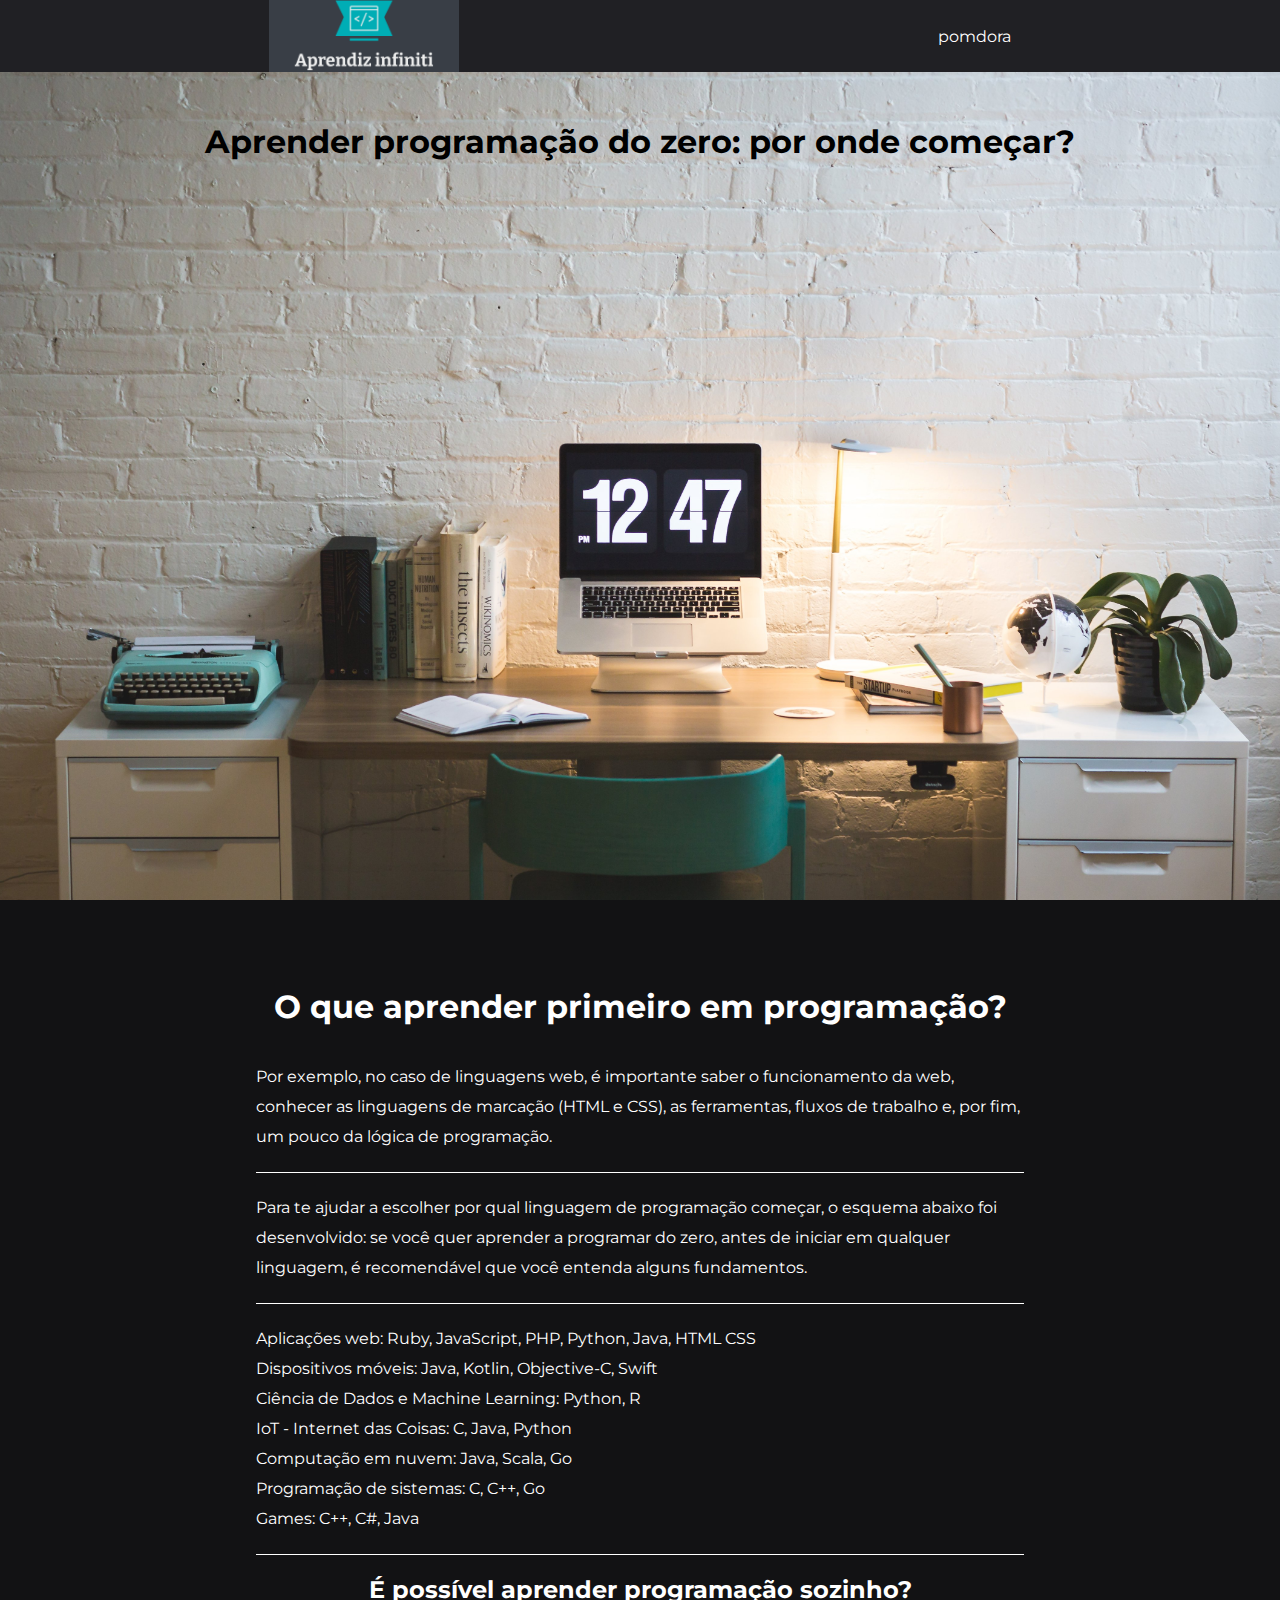
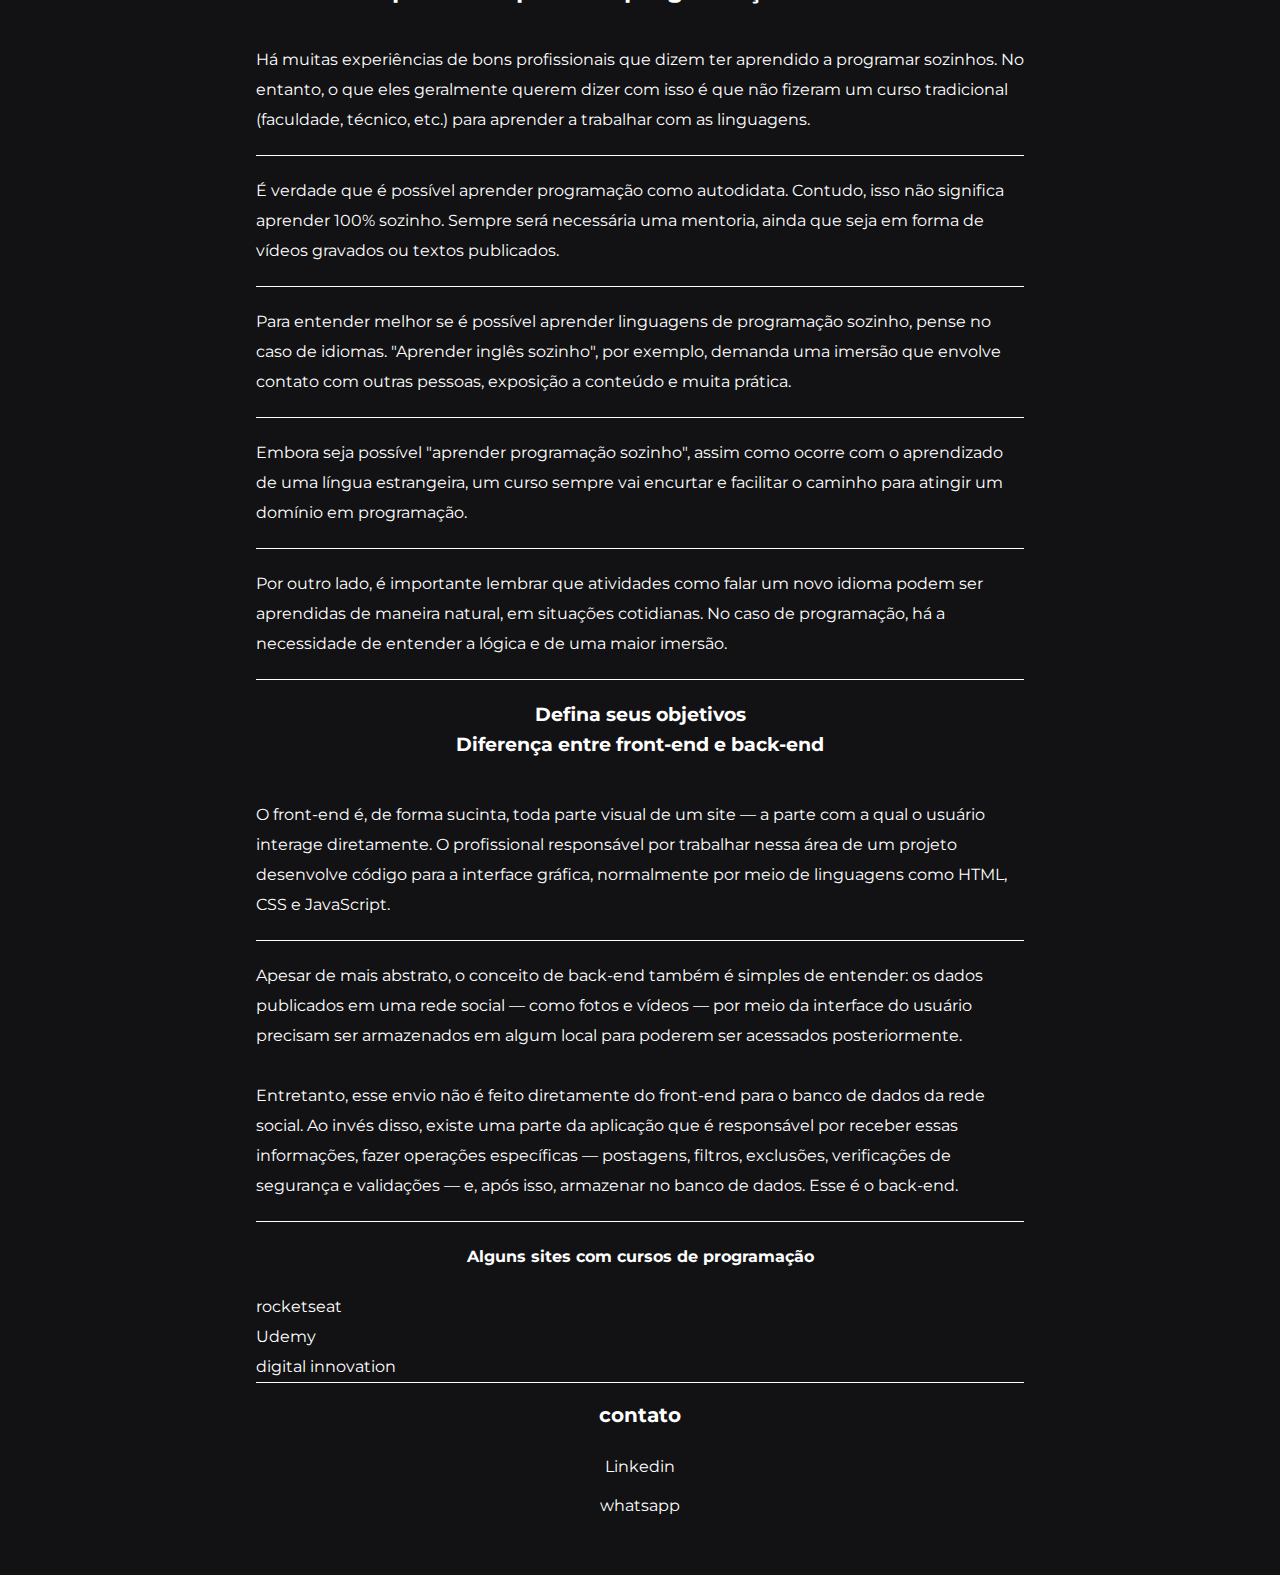
==== learn program/index.html @ 17078a74 "prepara da pagina principal/ atualizacao de interface" ====
<!DOCTYPE html>
<html lang="pt-br">
    <head>
        <meta charset="utf-8">
        <meta http-equiv="X-UA-Compatible" content="IE=edge">
        <title>Aprendiz infiniti</title>
        <meta name="description" content="Guia para iniciantes para aprender sobre tecnologia ou outras coisas">
        <meta name="keywords" content="ti, informatica, aprender, iniciante, learn, enem, Enem">
        <meta name="viewport" content="width=device-width, initial-scale=1">
        <link rel="stylesheet" href="./css/style.css">
        <link rel="stylesheet" href="./css/mobile.css">
        <link rel="shortcut icon" href="./images/aprendiz.svg" type="image/x-icon">
        <style>
            @import url('https://fonts.googleapis.com/css2?family=Montserrat&display=swap');
        </style>
    </head>
    <body>
       <header>
           <img id="logo-marca" src="./images/logo.png" alt="logo">
           <ul>
               <li><a href="../index.html" rel="noopener noreferrer">pomdora</a></li>
           </ul>
       </header>

       <div id="titulo">
            <h1>Aprender programação do zero: por onde começar?</h1>
       </div>
        
       <main>
           <h1>O que aprender primeiro em programação?</h1>
           <p>Por exemplo, no caso de linguagens web, é importante saber o funcionamento da web, conhecer as linguagens de marcação (HTML e CSS), as ferramentas, fluxos de trabalho e, por fim, um pouco da lógica de programação. </p>
           <p>Para te ajudar a escolher por qual linguagem de programação começar, o esquema abaixo foi desenvolvido: se você quer aprender a programar do zero, antes de iniciar em qualquer linguagem, é recomendável que você entenda alguns fundamentos. </p>
            <p>
                Aplicações web: Ruby, JavaScript, PHP, Python, Java, HTML CSS <br>
                Dispositivos móveis: Java, Kotlin, Objective-C, Swift <br>
                Ciência de Dados e Machine Learning: Python, R <br>
                IoT - Internet das Coisas: C, Java, Python <br>
                Computação em nuvem: Java, Scala, Go <br>
                Programação de sistemas: C, C++, Go <br>
                Games: C++, C#, Java <br>
            </p>
            <h2>É possível aprender programação sozinho?</h2>
            <p>Há muitas experiências de bons profissionais que dizem ter aprendido a programar sozinhos. No entanto, o que eles geralmente querem dizer com isso é que não fizeram um curso tradicional (faculdade, técnico, etc.) para aprender a trabalhar com as linguagens. 
            </p>
            <p>É verdade que é possível aprender programação como autodidata. Contudo, isso não significa aprender 100% sozinho. Sempre será necessária uma mentoria, ainda que seja em forma de vídeos gravados ou textos publicados. 
            </p>
            <p>Para entender melhor se é possível aprender linguagens de programação sozinho, pense no caso de idiomas. "Aprender inglês sozinho", por exemplo, demanda uma imersão que envolve contato com outras pessoas, exposição a conteúdo e muita prática. 
            </p>
            <p>Embora seja possível "aprender programação sozinho", assim como ocorre com o aprendizado de uma língua estrangeira, um curso sempre vai encurtar e facilitar o caminho para atingir um domínio em programação.
            </p>
            <p>Por outro lado, é importante lembrar que atividades como falar um novo idioma podem ser aprendidas de maneira natural, em situações cotidianas. No caso de programação, há a necessidade de entender a lógica e de uma maior imersão. 
            </p>
            <h3>Defina seus objetivos <br>
            Diferença entre front-end e back-end</h3>
            <p>O front-end é, de forma sucinta, toda parte visual de um site — a parte com a qual o usuário interage diretamente. O profissional responsável por trabalhar nessa área de um projeto desenvolve código para a interface gráfica, normalmente por meio de linguagens como HTML, CSS e JavaScript.</p>
            <p>Apesar de mais abstrato, o conceito de back-end também é simples de entender: os dados publicados em uma rede social — como fotos e vídeos — por meio da interface do usuário precisam ser armazenados em algum local para poderem ser acessados posteriormente. <br> <br>Entretanto, esse envio não é feito diretamente do front-end para o banco de dados da rede social. Ao invés disso, existe uma parte da aplicação que é responsável por receber essas informações, fazer operações específicas — postagens, filtros, exclusões, verificações de segurança e validações — e, após isso, armazenar no banco de dados. Esse é o back-end.
            </p>
            <h4>Alguns sites com cursos de programação</h4>

            <ul>
                <li><a href="https://app.rocketseat.com.br/dashboard" target="_blank" rel="noopener noreferrer">rocketseat</a></li>
                <li><a href="https://www.udemy.com/courses/search/?src=ukw&q=programa%C3%A7%C3%A3o" target="_blank" rel="noopener noreferrer">Udemy</a></li>
                <li><a href="https://digitalinnovation.one/" target="_blank" rel="noopener noreferrer">digital innovation</a></li>
            </ul>
       </main>
       <footer>
           <h5>contato</h5>
           <ul>
               <li><a href="https://www.linkedin.com/in/denner-augusto-de-paula-bernardes-970713164/" target="blank">Linkedin</a></li>
               <li><a href="https://api.whatsapp.com/send?phone=5511978057417" target="_blank" rel="noopener noreferrer">whatsapp</a></li>
           </ul>
       </footer>


        <script src="" async defer></script>
    </body>
</html>
---- learn program/css/style.css ----
*{
    margin: 0;
    padding: 0;
    box-sizing: border-box;
    text-decoration: none;
    list-style: none;
    font-family: 'Montserrat', sans-serif;
}

body{
    height: 100vh;
    width: 100%;
    background-color: #121214;
}
a{
    color: white;
}

a:hover{
    color: #0C88EF;
}

header{
    background-color:#202024 ;
    height: 72px;
    width: 100%;
    display: flex;
    flex-direction: row;
    justify-content: space-around;
    align-items: center;
    padding: 0px 30px;
    flex-wrap: wrap;
}


header a:hover{
    color: yellow;
}

#logo-marca{
    height: 100%;
}

#titulo{
    padding: 50px;
    text-align: center;
    background-repeat: no-repeat;
    background-position: center;
    background-size: cover;
    height: 100%;
    background-image: url(../images/organized-workspace\ \(1\).jpg);
    background-attachment: fixed;

}

#titulo h1:hover{
    color: #202024;
}

main{
    color: white;
    padding: 0px 20%;
    line-height: 30px;
}
main p{
    padding: 20px 0px;
    width: 100%;
    border-bottom: 1px solid white;
}
main p:hover{
    font-size: 20px;
    color: yellow;
}

main h1,h2,h3,h4{
    padding: 20px 0px;
    text-align: center;
}

main ul{
    border-bottom: 1px solid white;
}

footer{
    text-align: center;
    padding-bottom: 50px;
}

footer h5{
    font-size:20px;
    padding: 20px 0px;
    text-align: center;
    color:white;
}

footer li{
   padding: 10px 0px;
}
---- learn program/css/mobile.css ----
@media screen and (max-width:900px){
    main{
        padding: 0px 5%;
    }
}
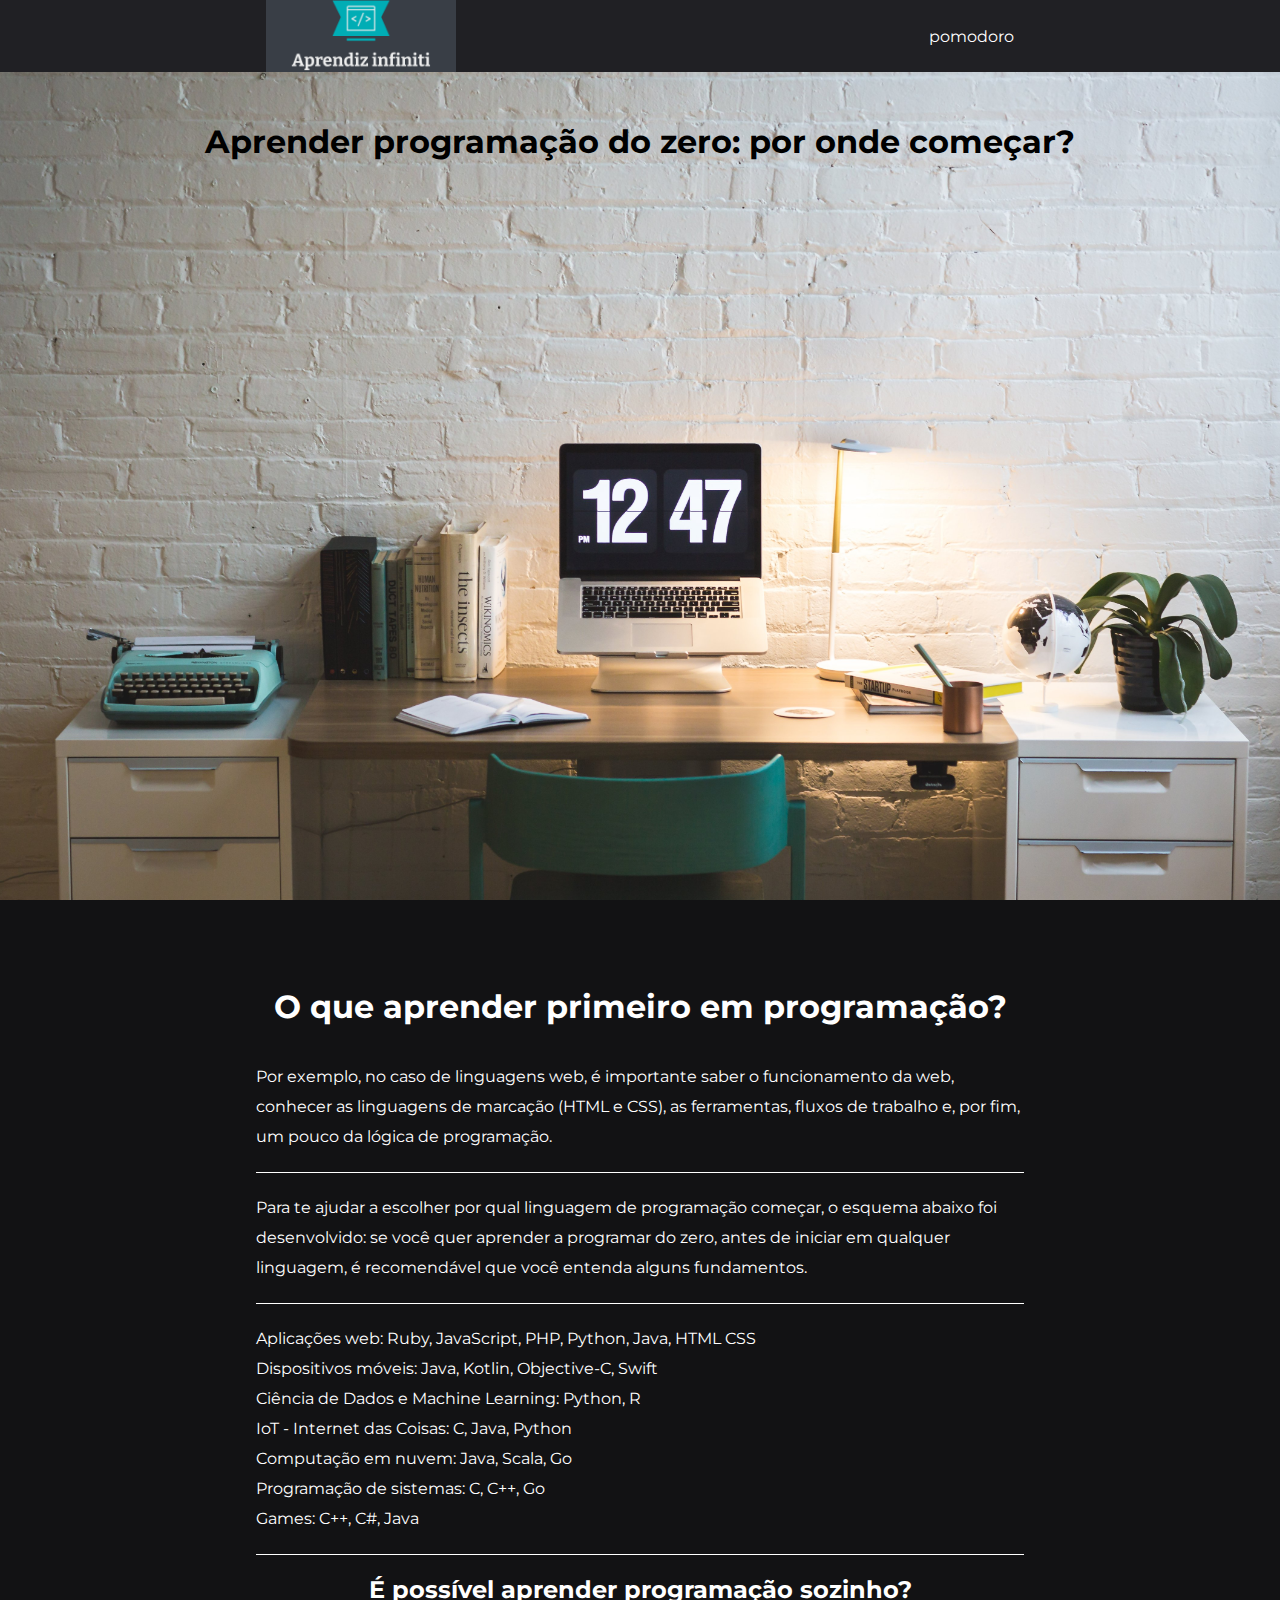
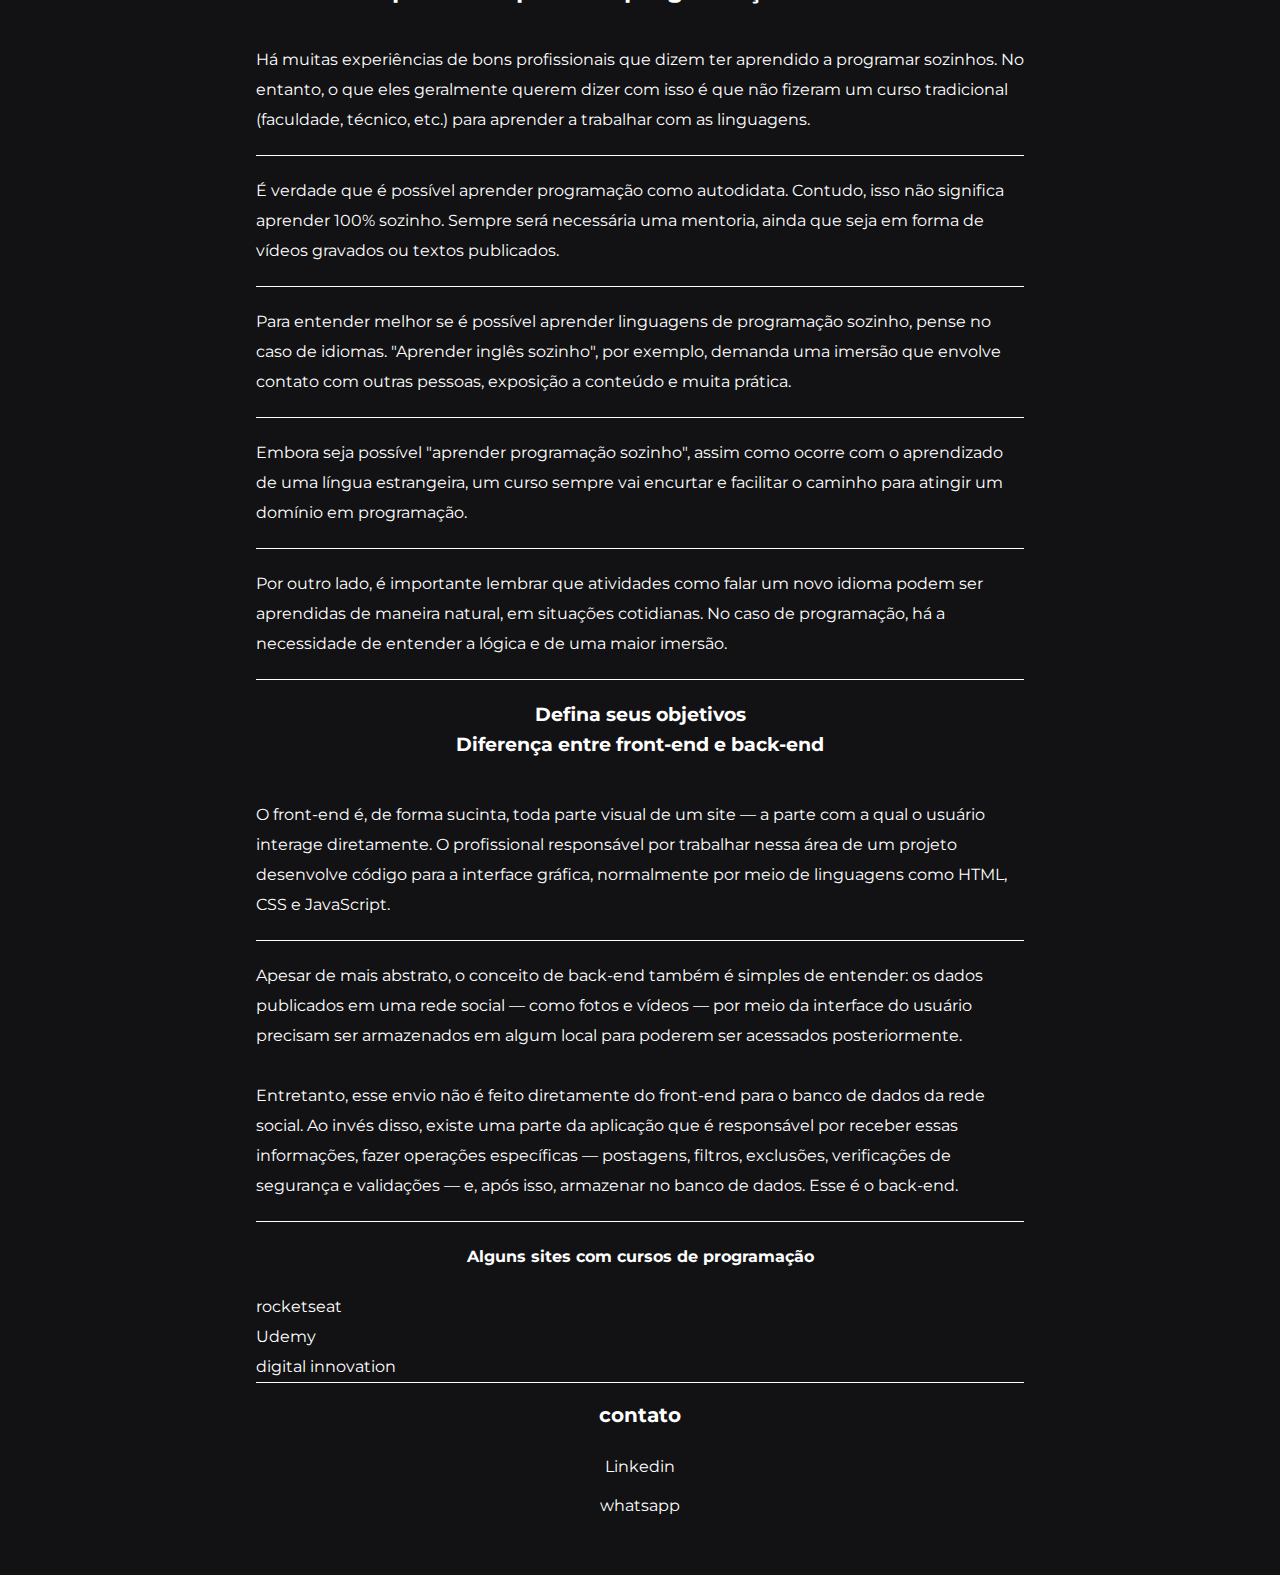
==== commit 43a85f10: "atualizacao de interfaces" ====
--- a/learn program/index.html
+++ b/learn program/index.html
@@ -18,7 +18,7 @@
        <header>
            <img id="logo-marca" src="./images/logo.png" alt="logo">
            <ul>
-               <li><a href="../index.html" rel="noopener noreferrer">pomdora</a></li>
+               <li><a href="../index.html" rel="noopener noreferrer">pomodoro</a></li>
            </ul>
        </header>
 
